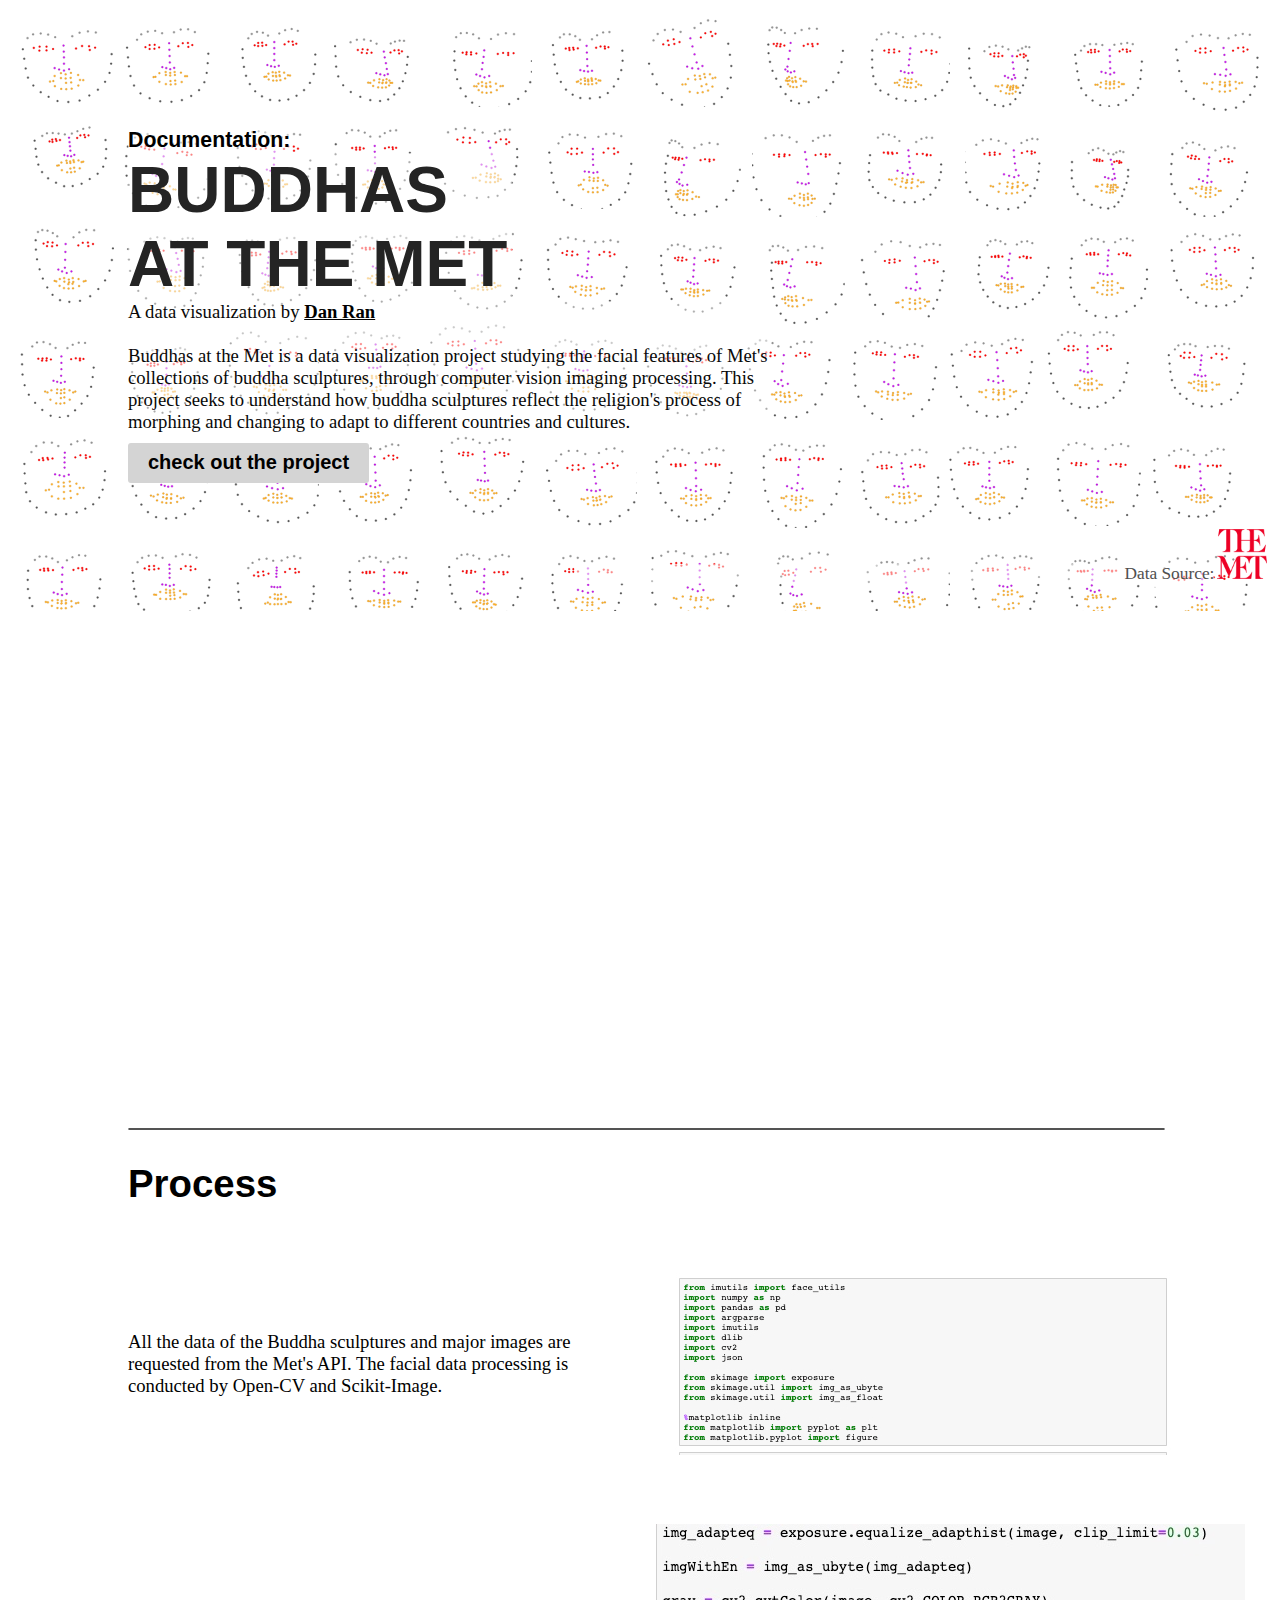
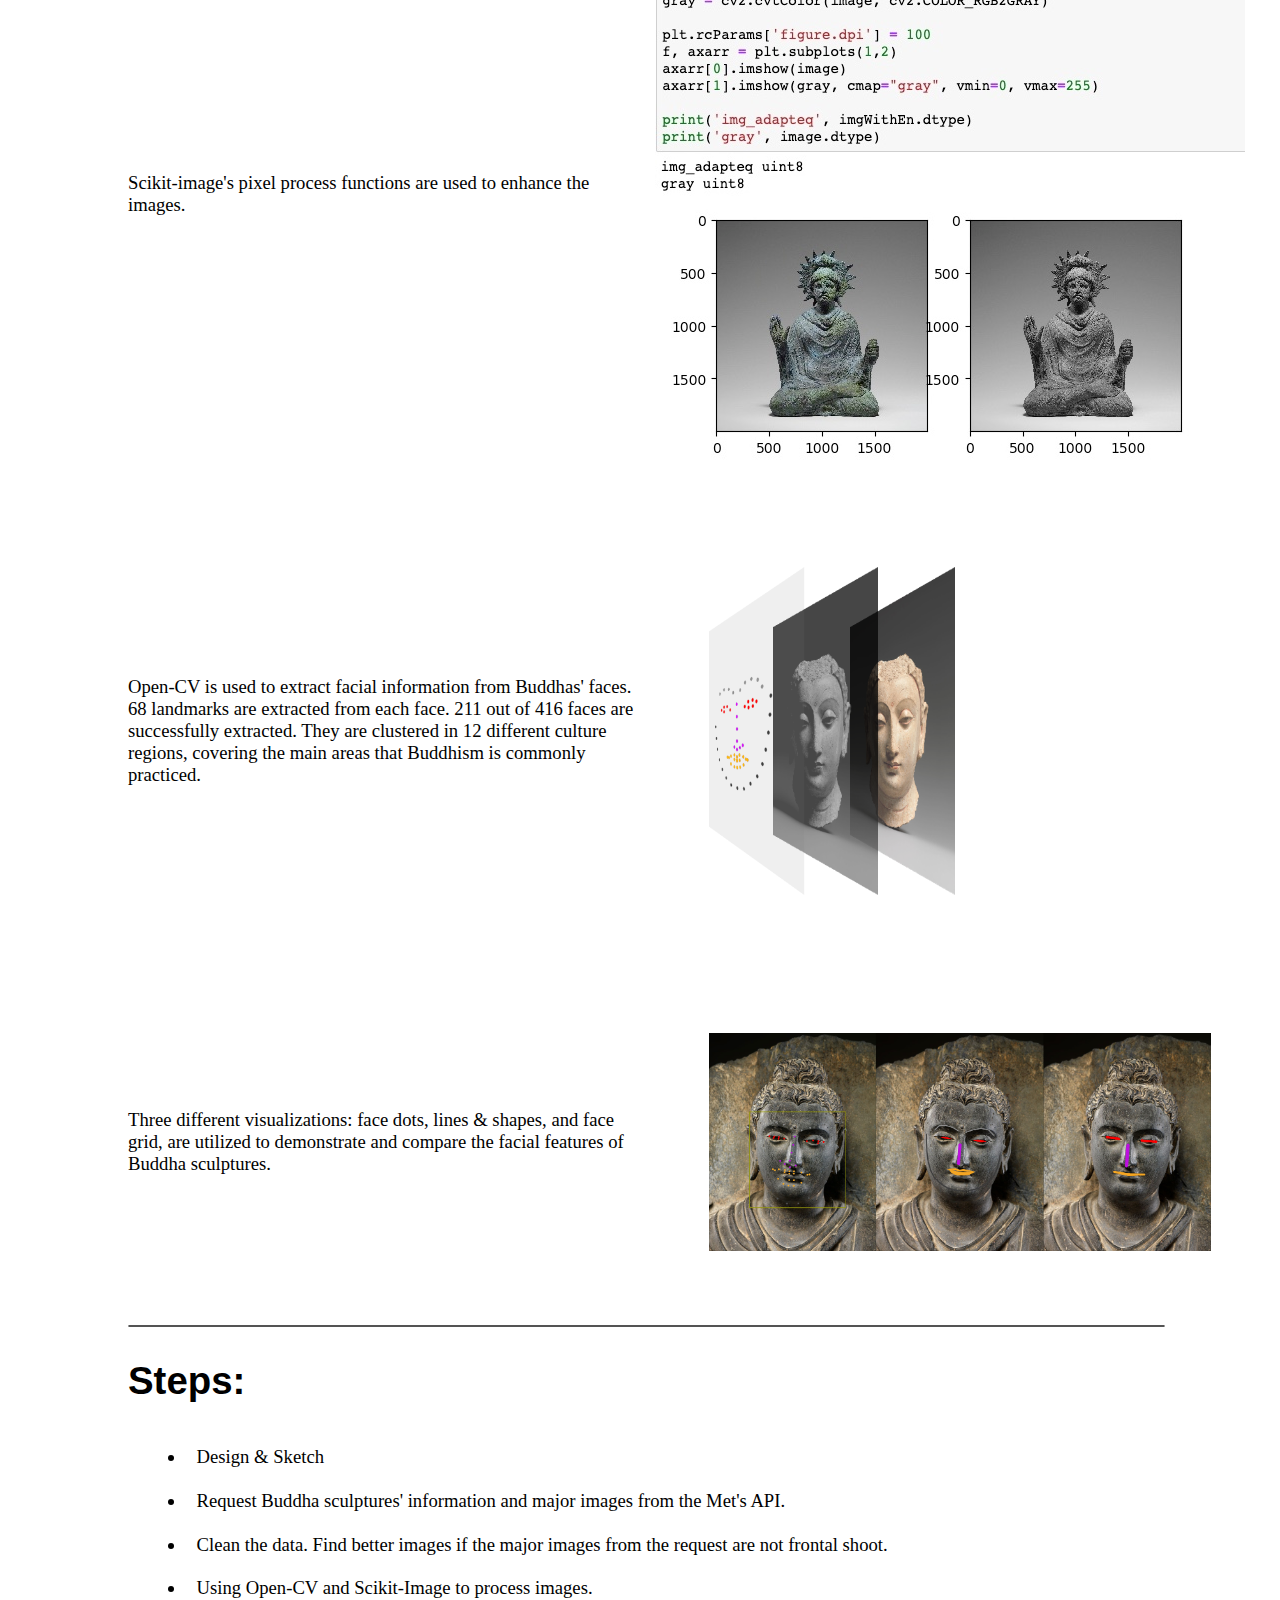
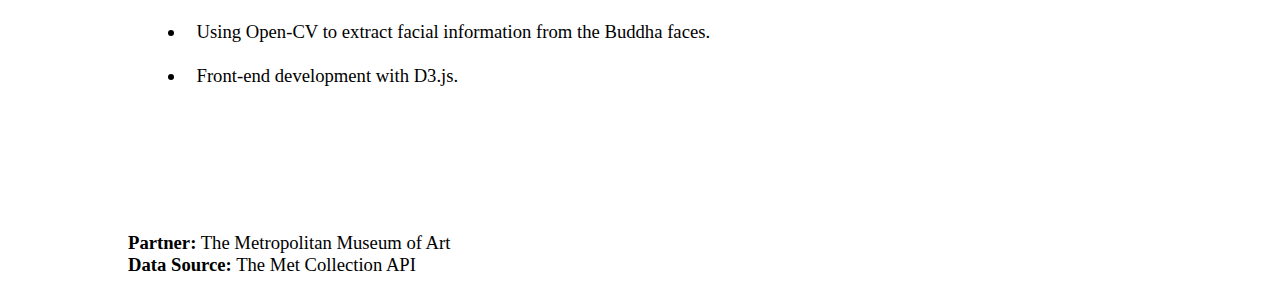
==== BuddhasAtTheMetDoc/index.html @ 3dfe2630 "met project update" ====
<!DOCTYPE html>
<html lang="en" dir="ltr">

<head>
  <meta charset="utf-8">
  <title>Buddhas At the Met Documentation</title>
  <link href="https://fonts.googleapis.com/css?family=Baskervville&display=swap" rel="stylesheet">
<link rel="stylesheet" href="master.css">
</head>

<body>

  <div class="titleBox">
    <div class="title">
      <h3>Documentation:</h3>
      <div class="header">
        <h1>BUDDHAS AT THE MET</h1>
        <p>A data visualization by <a href="http://danranpresent.com" target="_blank">Dan Ran</a></p>
      </div>
      <p><br>Buddhas at the Met is a data visualization project studying the facial features of Met's collections of buddha sculptures, through computer vision imaging processing. This project seeks to understand how buddha sculptures reflect the religion's process of morphing and changing to adapt to different countries and cultures. </p>
      <a href="https://shuvitran.github.io/MajorStudio1/Project2-qualitative/FrontEnd/" target="_blank"class="square_btn">check out the project</a>

      <div id="dataSource">
        <p>Data Source:</p>

            <a href="https://metmuseum.org/" target="_blank"><div id="metLogo"></div></a>

      </div>
    </div>


  </div>

<div class="">
  <iframe src="https://player.vimeo.com/video/379099271?autoplay=1&loop=1&title=0&byline=0&portrait=0" width="640" height="330" frameborder="0" allow="autoplay; fullscreen" allowfullscreen></iframe>

</div>



<div class="process">
<hr>
    <div class="header">
      <h2>Process</h2>
  </div>

  <div class="describeContainer2">

<p>All the data of the Buddha sculptures and major images are requested from the Met's API. The facial data processing is conducted by Open-CV and Scikit-Image. </p>
  <img src="assets/Tools.jpg" alt="Tools">

  </div>

  <div class="describeContainer2">
    <p>Scikit-image's pixel process functions are used to enhance the images.</p>
    <img src="assets/scikitImg.jpg" alt="Tools">

  </div>

  <div class="describeContainer">
    <p>Open-CV is used to extract facial information from Buddhas' faces. 68 landmarks are extracted from each face. 211 out of 416 faces are successfully extracted. They are clustered in 12 different culture regions, covering the main areas that Buddhism is commonly practiced.</p>
    <img src="assets/3dfaceslayer.png" alt="layers">
  </div>

  <div class="describeContainer1">
    <p>Three different visualizations: face dots, lines & shapes, and face grid, are utilized to demonstrate and compare the facial features of Buddha sculptures.</p>
    <img src="assets/ThreeTypes.jpg" alt="layers">
  </div>

<hr>

  <h2>Steps:</h2>
<ul class="a">
  <li>Design & Sketch</li>
  <li>Request Buddha sculptures' information and major images from the Met's API.</li>
  <li>Clean the data. Find better images if the major images from the request are not frontal shoot.</li>
  <li>Using Open-CV and Scikit-Image to process images.</li>
  <li>Using Open-CV to extract facial information from the Buddha faces.</li>
  <li>Front-end development with D3.js.</li>
</ul>
<p>
<b>Partner:</b>  The Metropolitan Museum of Art <br>
<b>Data Source:</b> The Met Collection API
</p>


</div>




</body>



</html>
---- BuddhasAtTheMetDoc/master.css ----
html {
  box-sizing: border-box;
}

body {
  font: 10px Helvetica Neue, Helvetica, sans-serif, Arial;
  margin: 0;
  text-anchor: end;
  /* background-color: rgb(255, 255, 255); */
}

*, *:before, *:after {
  box-sizing: inherit;
}

h2 {
  font-size: 3vw;
}

h3 {
display: inline-block;
  font-size: 16pt;
  background-color: rgb(255, 255, 255, 0.5);
  margin: 0;
  padding: 0;
}

ul {
  font-size: 14pt;
  padding-bottom: 10%;
  padding-left: 5%;
    font-family: "Didot LT STD";
}

li {
  padding: 1%;
}

p {
  font-size: 14pt;
  font-family: "Didot LT STD";
}
a:link {
  color: black;
  font-weight: bold;
}


.square_btn {
    color: #ffffff;
    display: inline-block;
    padding: 0.1em 1em;
    text-decoration: none;
    background-color: #d4d4d4;
    /* border: solid 2px #535353; */
    border-radius: 3px;
    transition: .4s;
    font-size: 20px;
      line-height: 35px;
    margin-top: 1%;
      height: 40px;
    vertical-align: middle;
    text-align: center;



}

.square_btn:hover {
    background: #a1a1a1;
    color: rgb(0, 0, 0);
}

.titleBox {
  /* display: grid; */
  /* height: 400px; */
  /* z-index: -1; */
}

.title {
  background-image: url("assets/faces.png");
  padding: 10%;
  position: relative;
  max-width: 100%;
  background-attachment: fixed;
  background-position: top;
  background-repeat: no-repeat;
  /* background-size: cover, contain; */
  background-size: contain,cover;
}

.header h1 {
  background-color: white;
  background-color: rgb(255, 255, 255, 0.5);
  display: inline-block;
  font-size: 5vw;
  margin: 0px 0px 0px 0px;
  padding: 0px 0px 0px 0px;
  /* position:absolute; */
  /* margin: 1vw; */
  width: 30vw;
  overflow-wrap: break-word;
  top: 10%;
  color: rgb(36, 36, 36);
}
hr{
  border: 0.5px solid rgb(84, 84, 84);
  border-radius: 5px;
  margin-right:  10%;
  /* position: static; */
}

/* visited link */
a:visited {
  color: black;
}

.title p {
  margin: 0px 0px 0px 0px;
  padding: 0px 0px 0px 0px;
  background-color: rgb(255, 255, 255, 0.5);
  /* position: absolute; */
  width: 50vw;
  font-size: 14pt;
  /* top:20% */
  overflow-wrap: break-word;
  color: rgb(8, 8, 8);
  /* margin: 10vw; */
  /* margin-left: 10vw; */
}

iframe {
  display: block;
  margin: auto;
  padding: 5%;
  z-index: 10;
  height: 40vw;
  width: 100%;
  /* margin-right: auto; */
}

.process {
  margin: 0px 0px 0px 0px;
  padding: 0px 0px 0px 0px;
  position: relative;
  padding-left: 10%;
  max-width: 100%;
  background-size: contain, cover;

}

.process p {
  background-color: white;
  width: 40vw;
  /* top:20% */
  overflow-wrap: break-word;
}

.describeContainer img {
  width: 30vw;
  padding: 6%;
  left: 0;
}

.describeContainer1 img {
  width: 50vw;
  padding: 6%;
  left: 0;
}

.describeContainer2 img {
  padding: 3%;
  left: 0;
}

.describeContainer, .describeContainer1, .describeContainer2 {
  display: flex;
  align-items: center;
}

#dataSource {
  position: absolute;
  text-align: right;
  display: inline-block;
  margin-right: 0px;
  padding-right: : 0px;
  bottom: 3vh;
  right: 1%;
}

#dataSource p {
  display: inline-block;
  font-family: serif;
  font-size: 13pt;
  color: #505050;
}

#metLogo {
  display: inline-block;
  background-color: none;
  content: url(assets/metlogo.png);
  max-width: 50px;
}
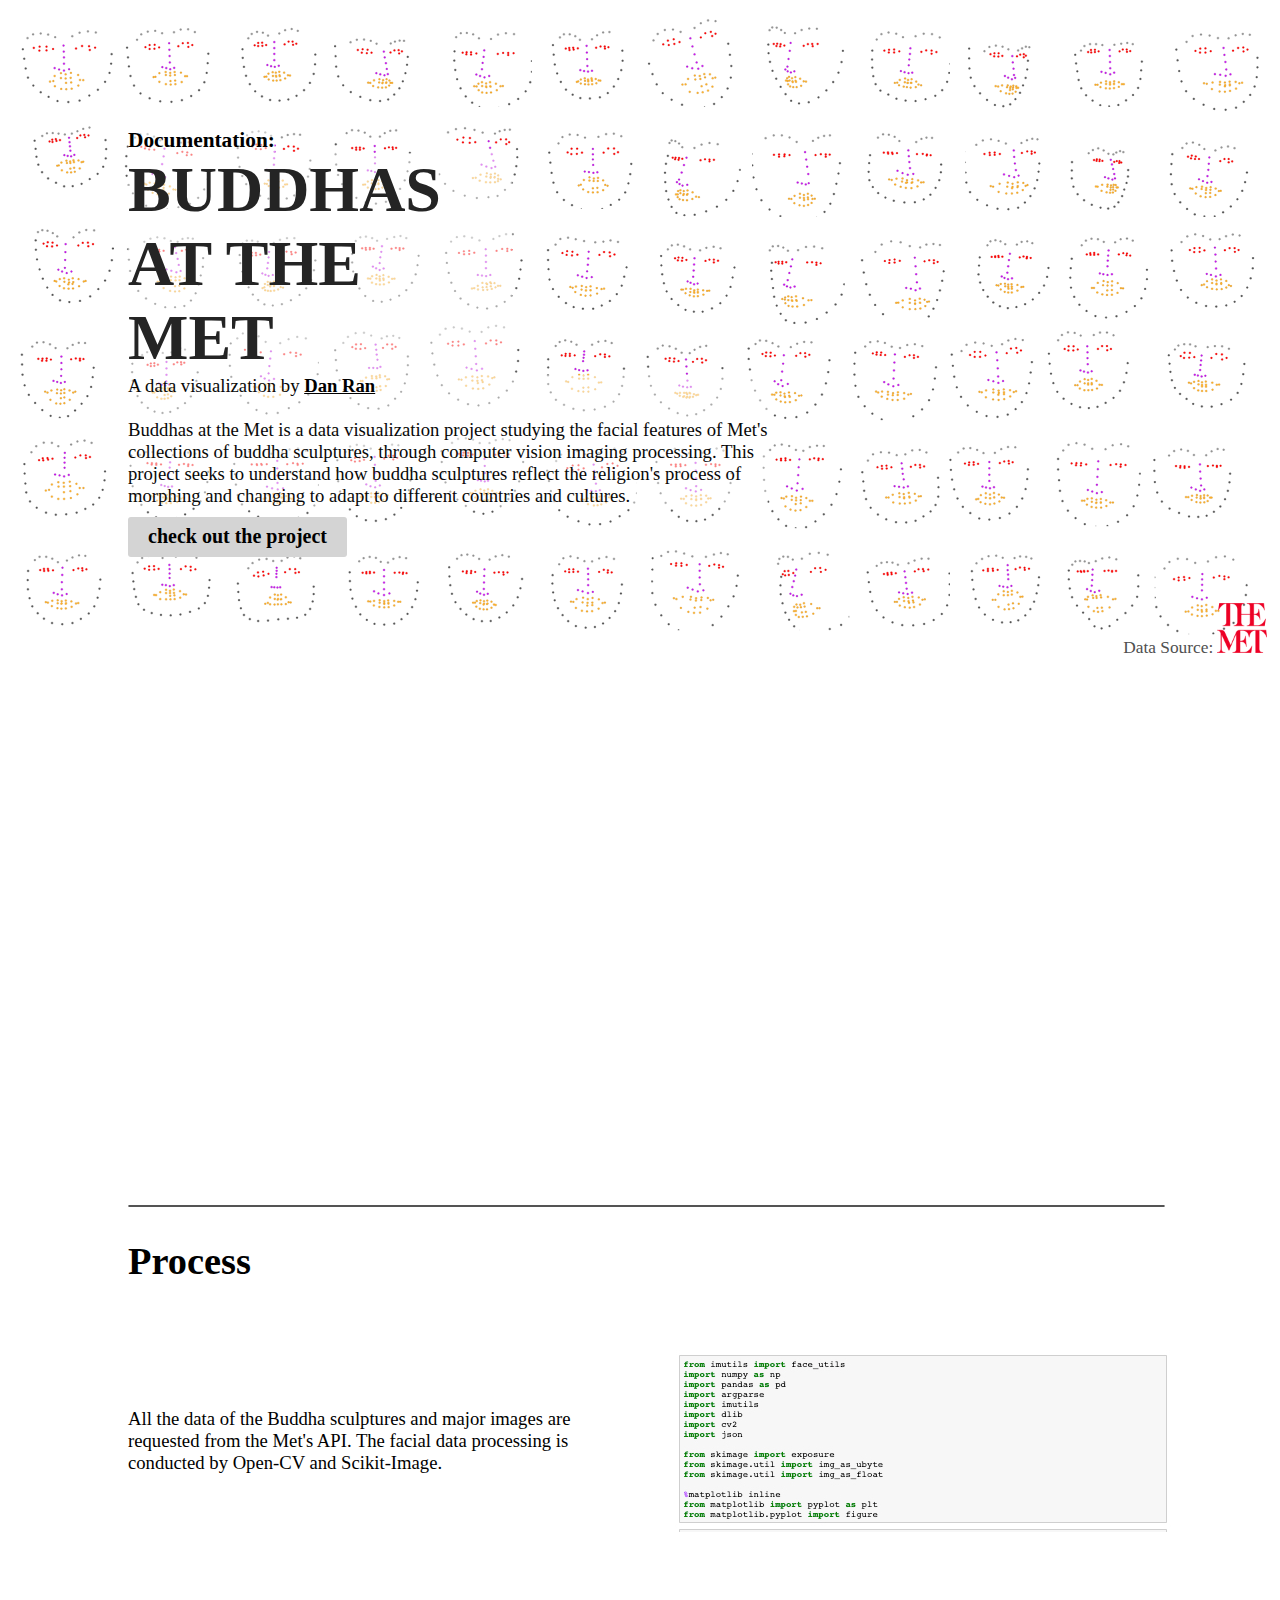
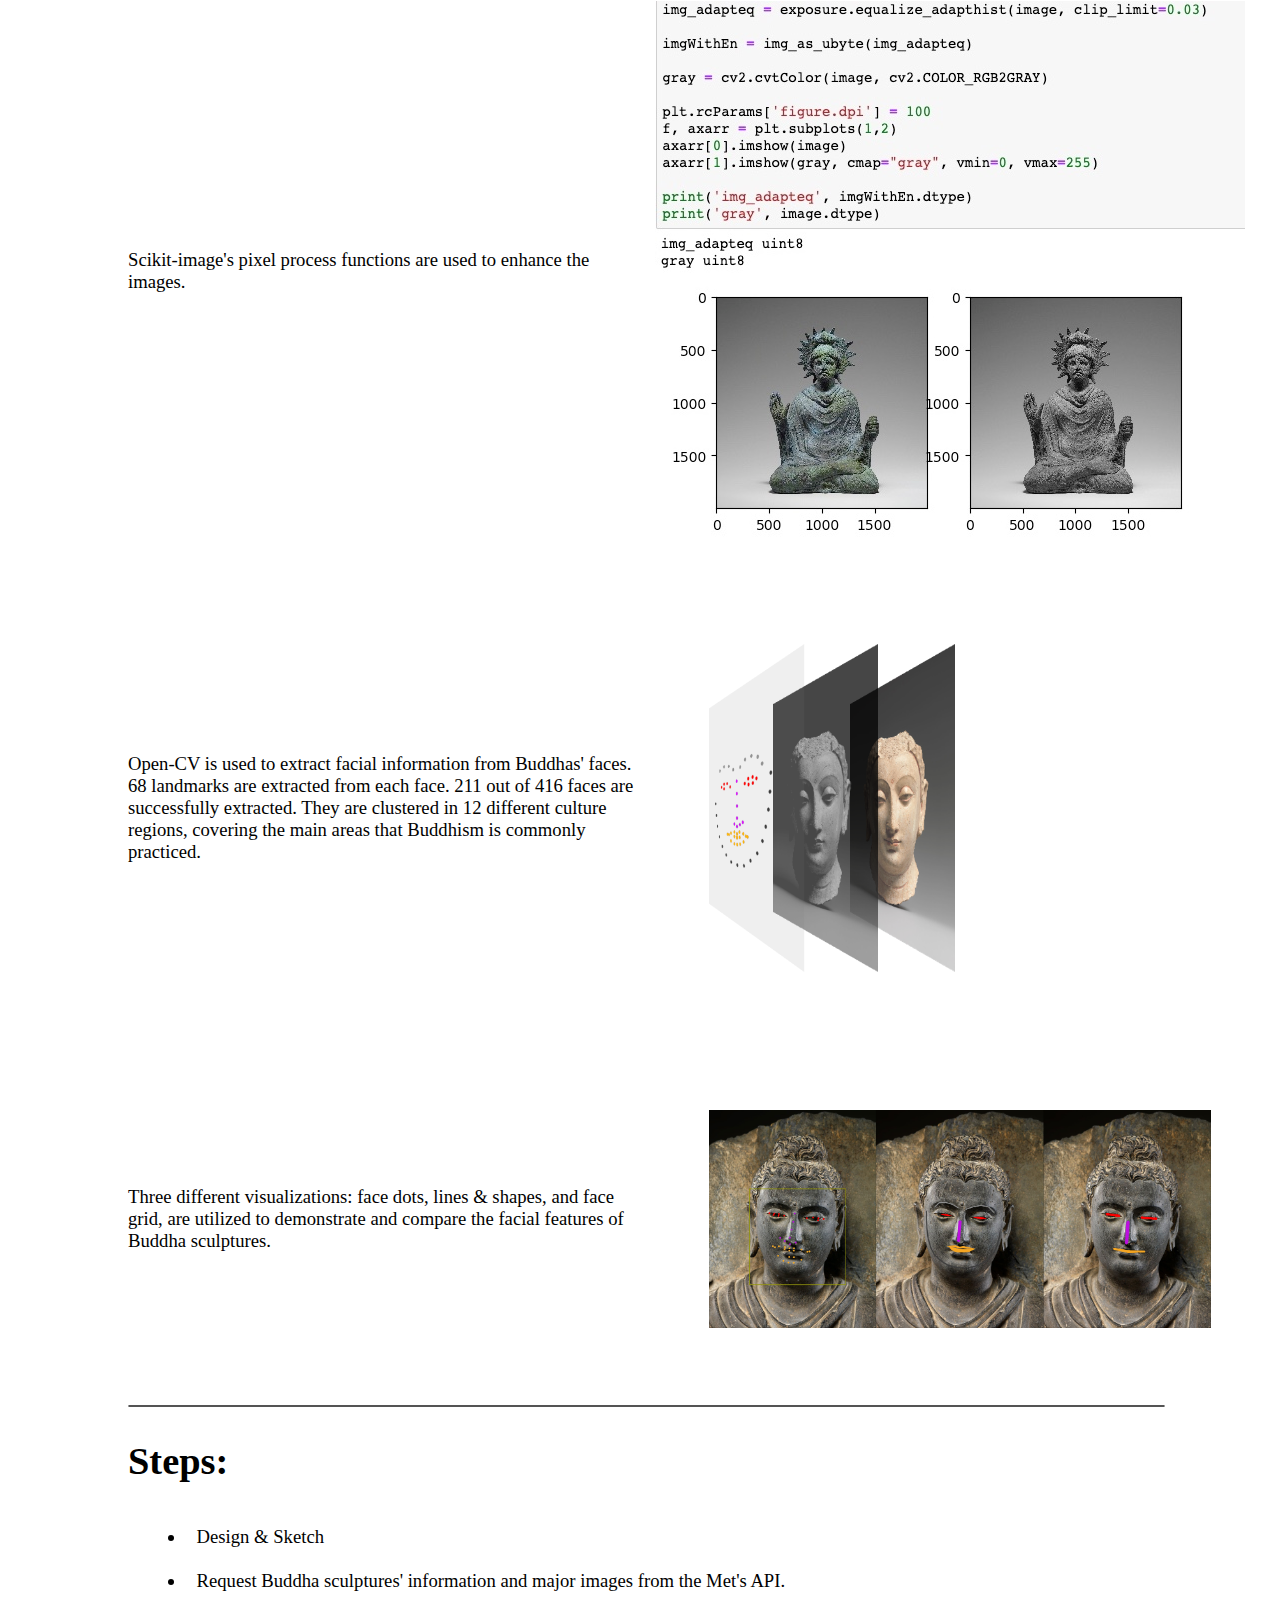
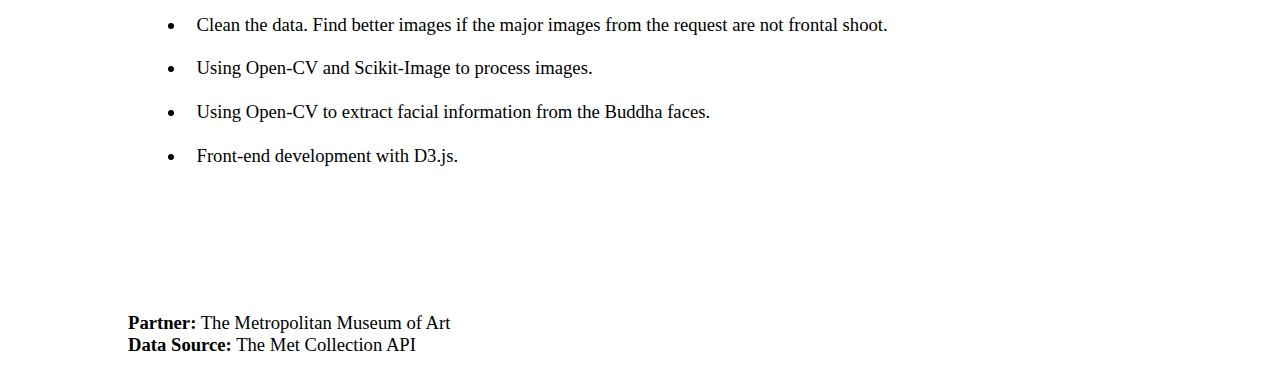
==== commit 7cc8c135: "update" ====
--- a/BuddhasAtTheMetDoc/index.html
+++ b/BuddhasAtTheMetDoc/index.html
@@ -4,7 +4,6 @@
 <head>
   <meta charset="utf-8">
   <title>Buddhas At the Met Documentation</title>
-  <link href="https://fonts.googleapis.com/css?family=Baskervville&display=swap" rel="stylesheet">
 <link rel="stylesheet" href="master.css">
 </head>
 
--- a/BuddhasAtTheMetDoc/master.css
+++ b/BuddhasAtTheMetDoc/master.css
@@ -3,7 +3,7 @@
 }
 
 body {
-  font: 10px Helvetica Neue, Helvetica, sans-serif, Arial;
+  font: "Helvetica Neue", Helvetica, sans-serif, Arial;
   margin: 0;
   text-anchor: end;
   /* background-color: rgb(255, 255, 255); */
